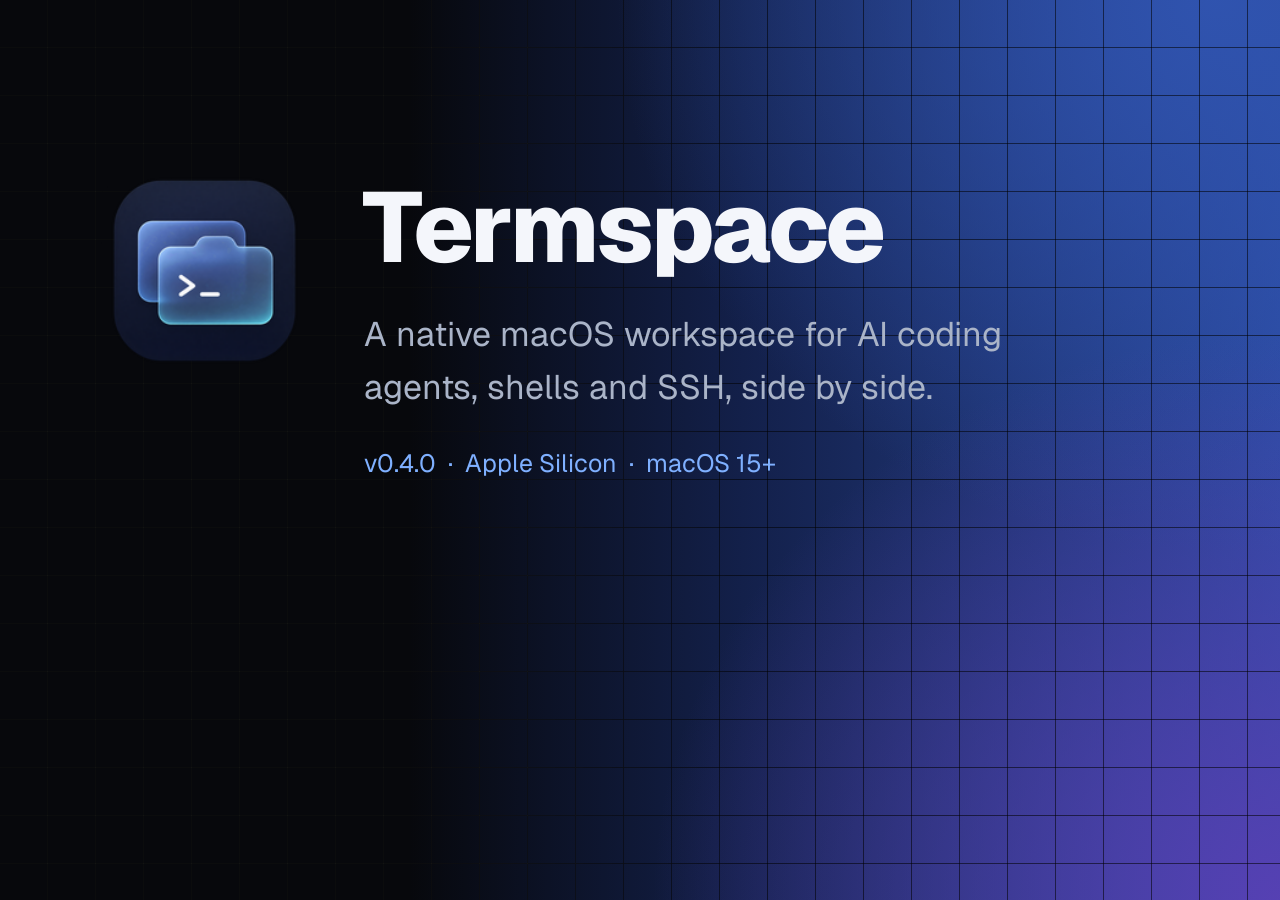
==== .github/og.html @ e9d14c52 "The privacy card says what local telemetry changes; Codex in the inspector heading and requirements " ====
<!doctype html><html><head><meta charset="utf-8">
<link rel="stylesheet" href="https://fonts.googleapis.com/css2?family=Geist:wght@400;500;800&display=block">
<style>
html,body{margin:0;width:1200px;height:630px;overflow:hidden;background:#07080c}
.bg{position:absolute;inset:0;background:
 radial-gradient(ellipse 70% 90% at 100% 100%, rgba(88,64,180,.95), transparent 70%),
 radial-gradient(ellipse 65% 85% at 95% 0%, rgba(48,84,176,.95), transparent 72%),
 linear-gradient(90deg,#07080c 0%,#07080c 32%,#13204a 58%,#2b4aa0 100%)}
.grid{position:absolute;inset:0;background-image:linear-gradient(rgba(0,0,0,.55) 1px,transparent 1px),linear-gradient(90deg,rgba(0,0,0,.55) 1px,transparent 1px);background-size:48px 48px;background-position:-1px -1px}
.grid2{position:absolute;inset:0;background-image:linear-gradient(rgba(255,255,255,.035) 1px,transparent 1px),linear-gradient(90deg,rgba(255,255,255,.035) 1px,transparent 1px);background-size:48px 48px;background-position:-1px -1px;mask-image:linear-gradient(90deg,#000 0,#000 40%,transparent 60%)}
img{position:absolute;left:95px;top:160px;width:220px;height:220px}
.t{position:absolute;left:362px;top:178px;font:800 99px/1 Geist,sans-serif;color:#f4f6fb;letter-spacing:-2.5px}
.s{position:absolute;left:364px;top:308px;width:700px;font:400 34px/1.55 Geist,sans-serif;color:#aab4c8}
.v{position:absolute;left:364px;top:448px;font:400 25px/1.2 Geist,sans-serif;color:#7fb0ff}
</style></head><body>
<div class="bg"></div><div class="grid"></div><div class="grid2"></div>
<img src="../assets/img/apple-touch-icon.png" alt="">
<div class="t">Termspace</div>
<div class="s">A native macOS workspace for AI coding agents, shells and SSH, side by side.</div>
<div class="v">v0.4.0 &nbsp;·&nbsp; Apple Silicon &nbsp;·&nbsp; macOS 15+</div>
</body></html>
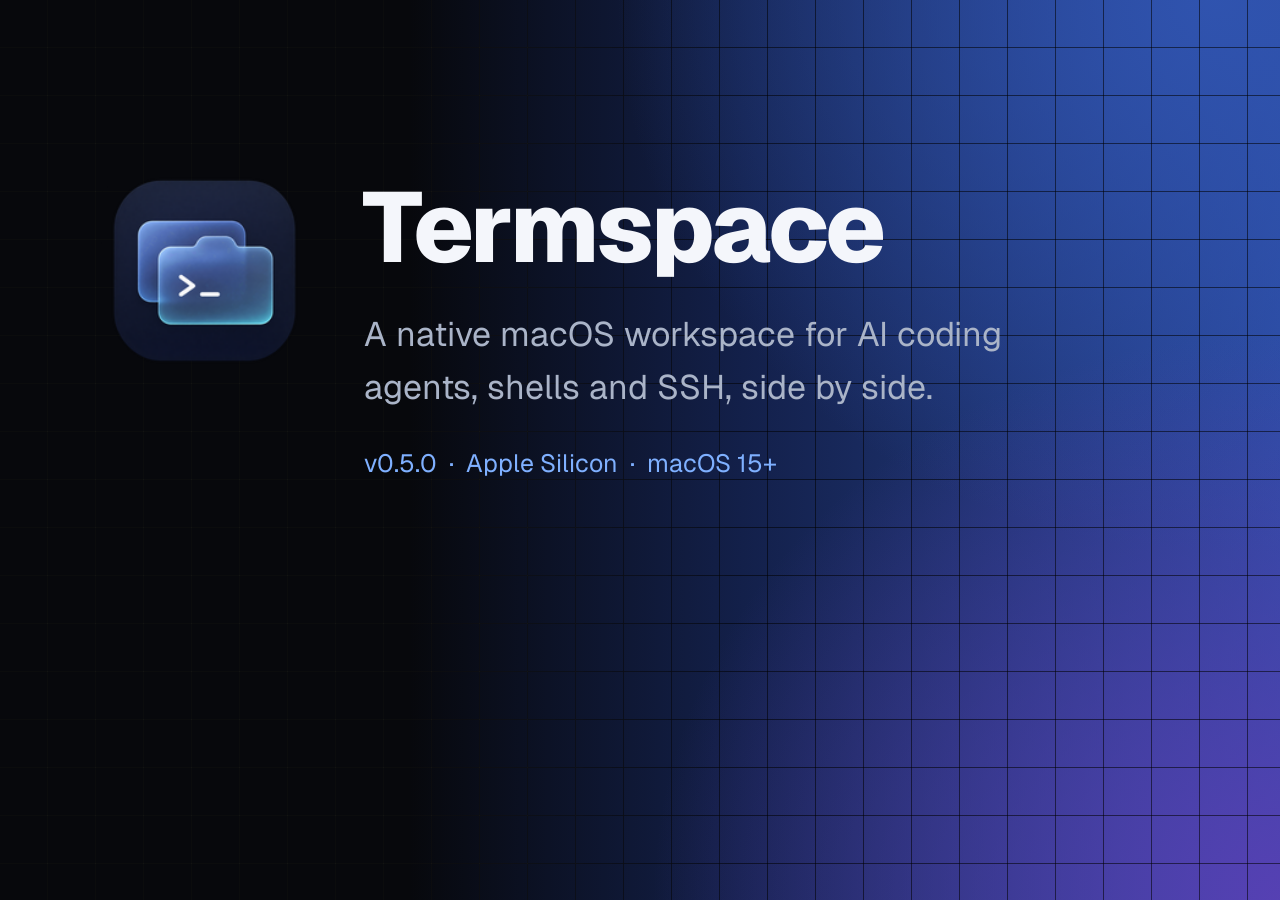
==== commit 6cf3609b: "Termspace 0.5.0: release facts, sessions back after a crash or restart, several windows The download" ====
--- a/.github/og.html
+++ b/.github/og.html
@@ -17,5 +17,5 @@
 <img src="../assets/img/apple-touch-icon.png" alt="">
 <div class="t">Termspace</div>
 <div class="s">A native macOS workspace for AI coding agents, shells and SSH, side by side.</div>
-<div class="v">v0.4.0 &nbsp;·&nbsp; Apple Silicon &nbsp;·&nbsp; macOS 15+</div>
+<div class="v">v0.5.0 &nbsp;·&nbsp; Apple Silicon &nbsp;·&nbsp; macOS 15+</div>
 </body></html>
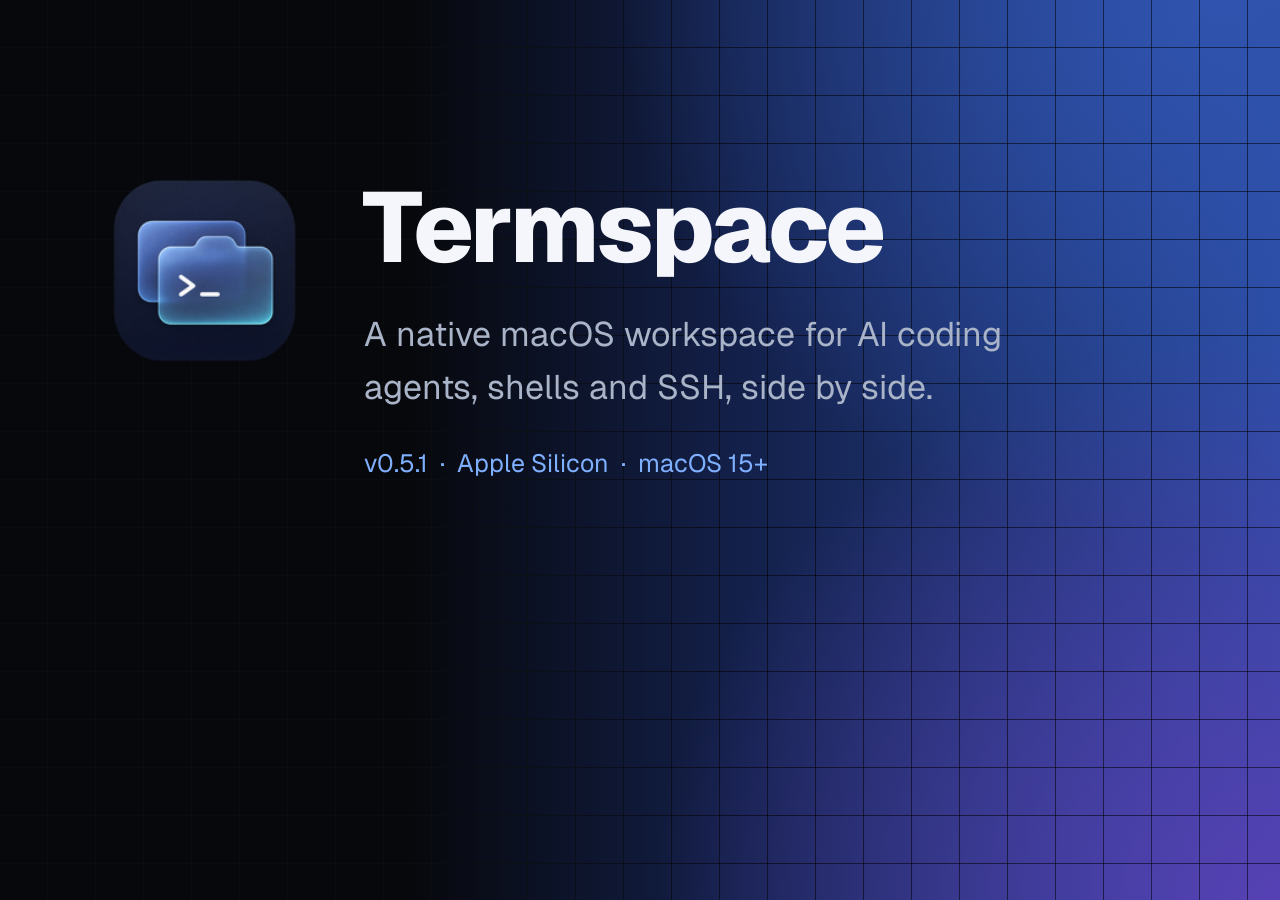
==== commit f15055ef: "Termspace 0.5.1: release facts, a sidebar you can sort, Settings tabs, a plain ssh - Release facts: " ====
--- a/.github/og.html
+++ b/.github/og.html
@@ -17,5 +17,5 @@
 <img src="../assets/img/apple-touch-icon.png" alt="">
 <div class="t">Termspace</div>
 <div class="s">A native macOS workspace for AI coding agents, shells and SSH, side by side.</div>
-<div class="v">v0.5.0 &nbsp;·&nbsp; Apple Silicon &nbsp;·&nbsp; macOS 15+</div>
+<div class="v">v0.5.1 &nbsp;·&nbsp; Apple Silicon &nbsp;·&nbsp; macOS 15+</div>
 </body></html>
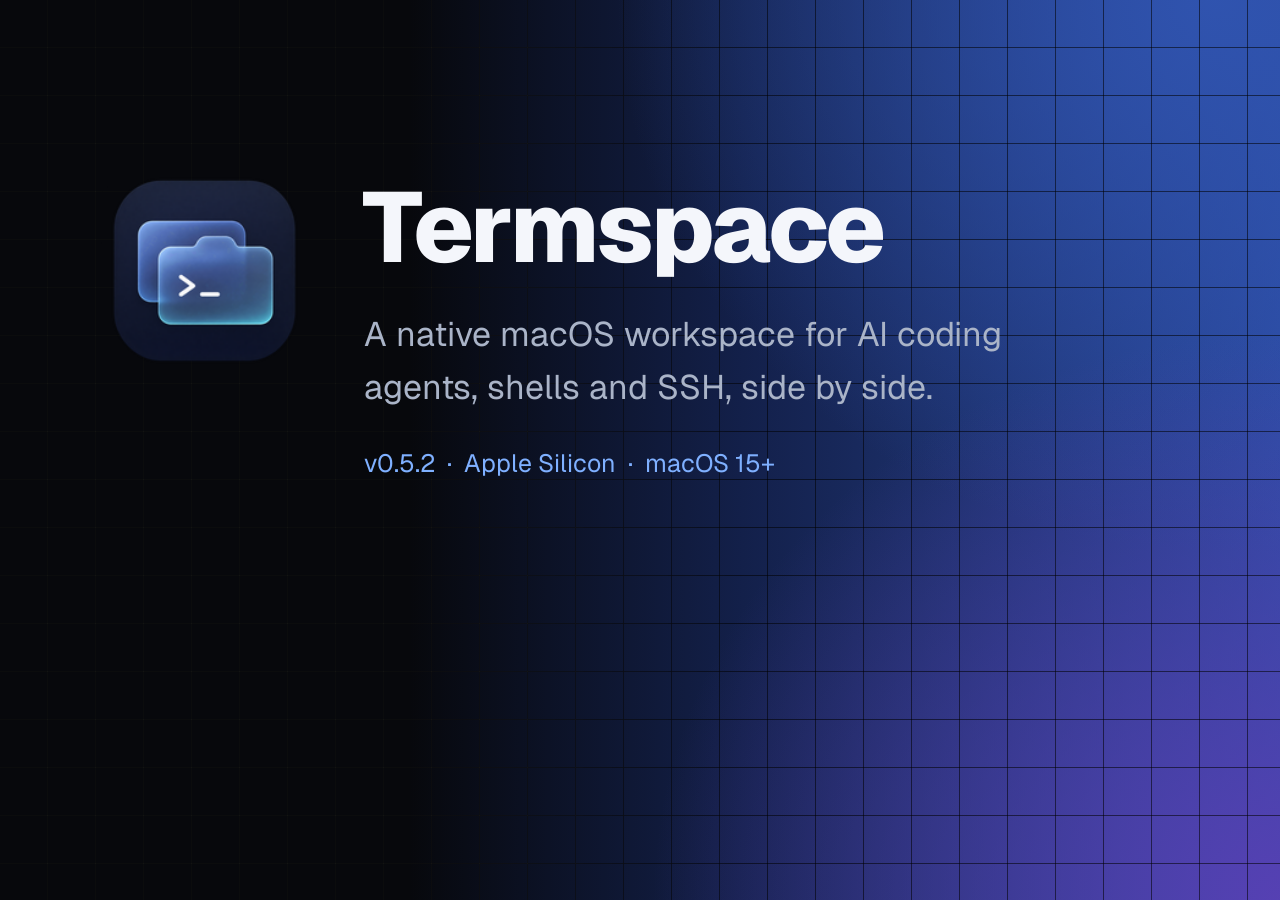
==== commit 7c3199f2: "Termspace 0.5.2: release facts, and New Workspace asks for a layout - Release facts: version 0.5.2, " ====
--- a/.github/og.html
+++ b/.github/og.html
@@ -17,5 +17,5 @@
 <img src="../assets/img/apple-touch-icon.png" alt="">
 <div class="t">Termspace</div>
 <div class="s">A native macOS workspace for AI coding agents, shells and SSH, side by side.</div>
-<div class="v">v0.5.1 &nbsp;·&nbsp; Apple Silicon &nbsp;·&nbsp; macOS 15+</div>
+<div class="v">v0.5.2 &nbsp;·&nbsp; Apple Silicon &nbsp;·&nbsp; macOS 15+</div>
 </body></html>
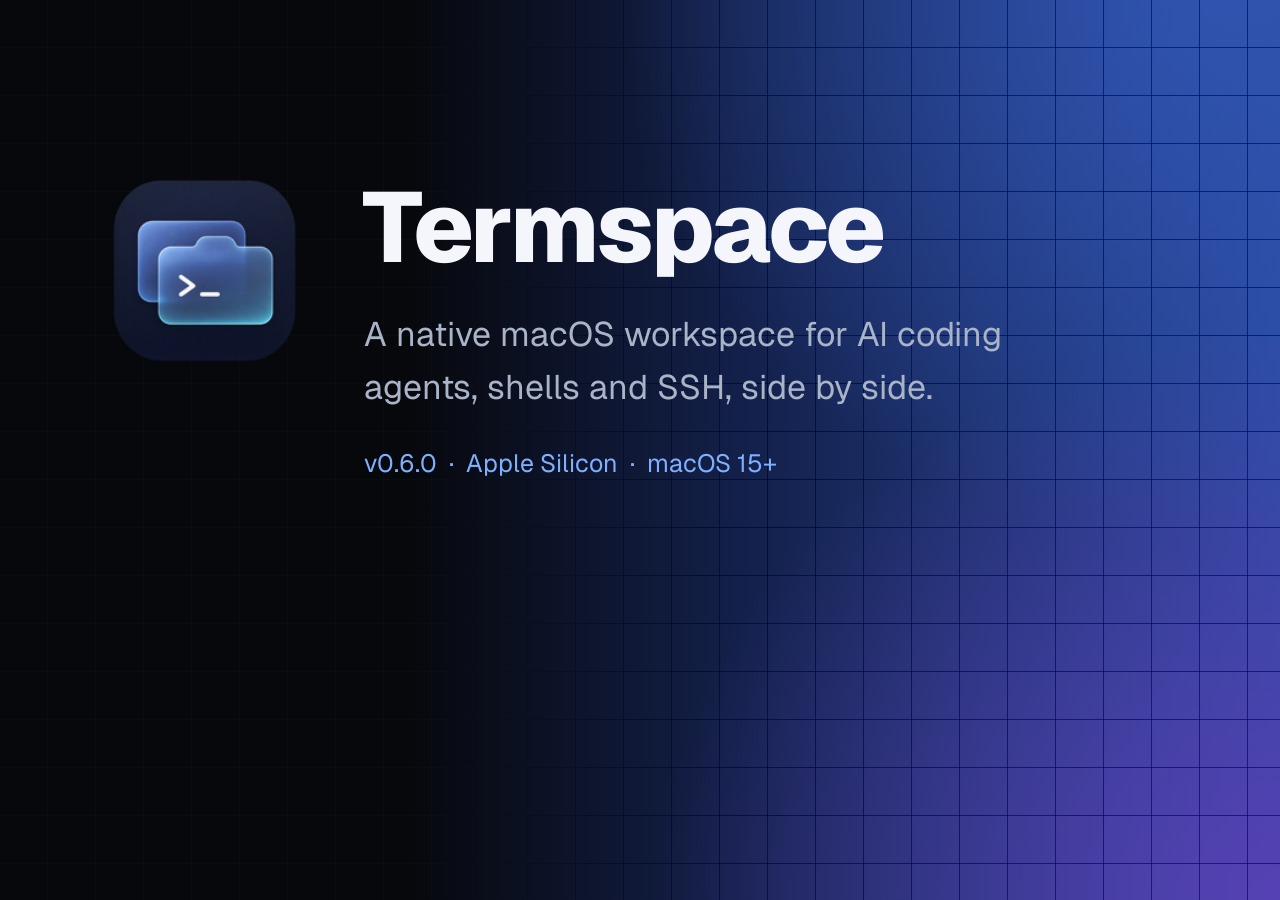
==== commit fd1a428f: "Termspace 0.6.0: release facts, and a card for kits Version, size (14.1 MB), SHA-256 and download UR" ====
--- a/.github/og.html
+++ b/.github/og.html
@@ -17,5 +17,5 @@
 <img src="../assets/img/apple-touch-icon.png" alt="">
 <div class="t">Termspace</div>
 <div class="s">A native macOS workspace for AI coding agents, shells and SSH, side by side.</div>
-<div class="v">v0.5.2 &nbsp;·&nbsp; Apple Silicon &nbsp;·&nbsp; macOS 15+</div>
+<div class="v">v0.6.0 &nbsp;·&nbsp; Apple Silicon &nbsp;·&nbsp; macOS 15+</div>
 </body></html>
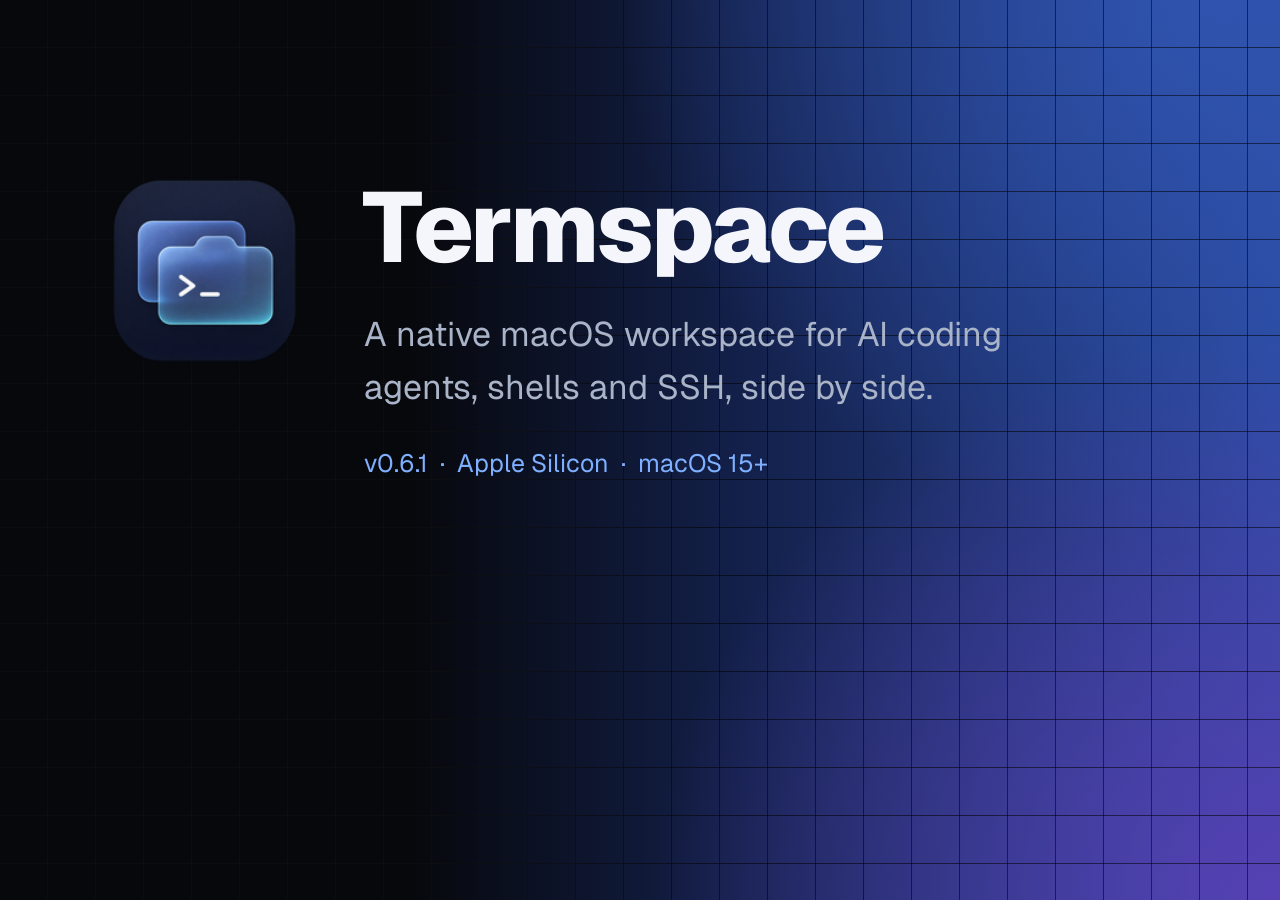
==== commit abc83b1e: "Termspace 0.6.1: release facts, and a card for New Task Version, size (14.2 MB), SHA-256 8f309030… a" ====
--- a/.github/og.html
+++ b/.github/og.html
@@ -17,5 +17,5 @@
 <img src="../assets/img/apple-touch-icon.png" alt="">
 <div class="t">Termspace</div>
 <div class="s">A native macOS workspace for AI coding agents, shells and SSH, side by side.</div>
-<div class="v">v0.6.0 &nbsp;·&nbsp; Apple Silicon &nbsp;·&nbsp; macOS 15+</div>
+<div class="v">v0.6.1 &nbsp;·&nbsp; Apple Silicon &nbsp;·&nbsp; macOS 15+</div>
 </body></html>
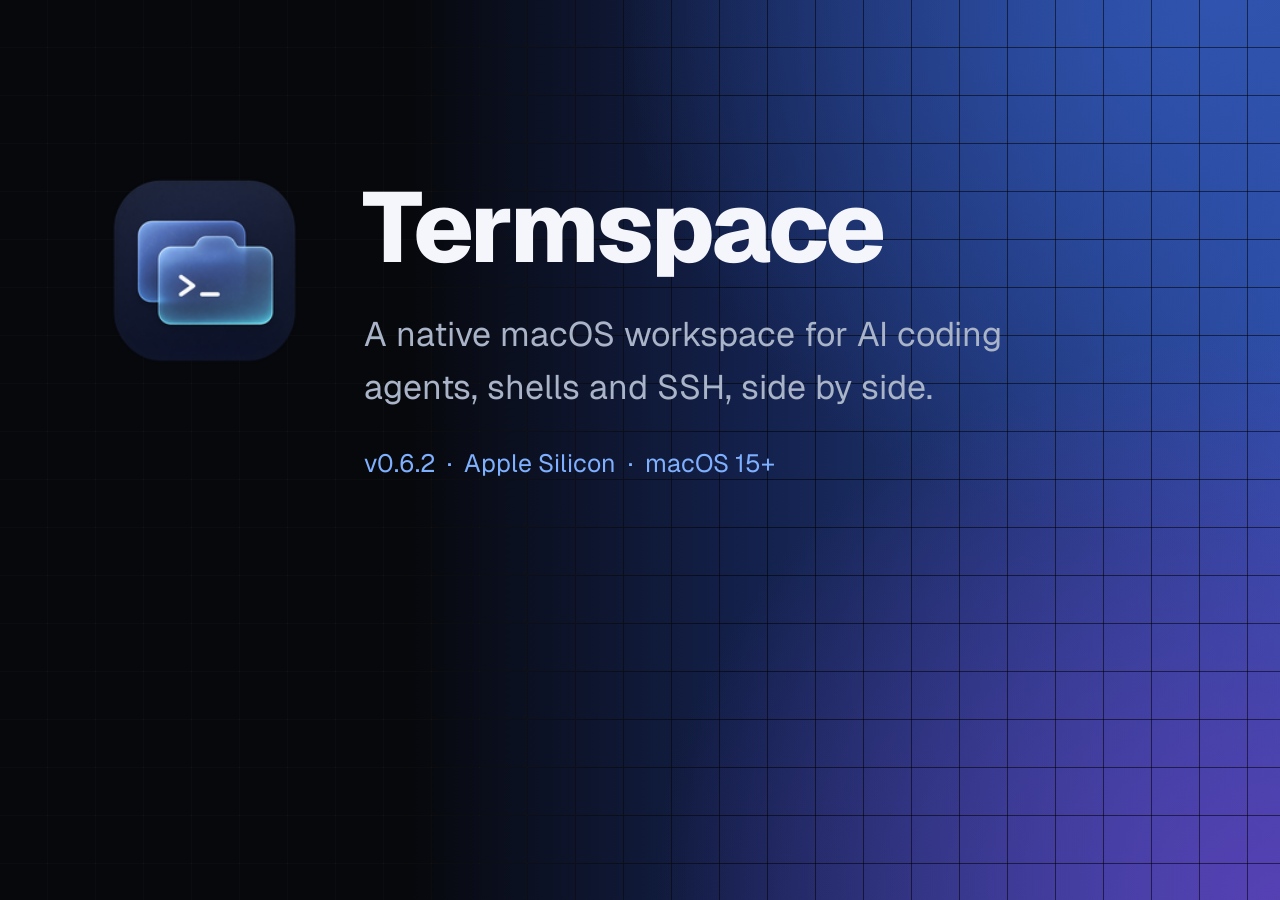
==== commit 47b7d695: "Termspace 0.6.2: release facts Version, SHA-256 4f5883d9… and the download URL; og image redrawn at " ====
--- a/.github/og.html
+++ b/.github/og.html
@@ -17,5 +17,5 @@
 <img src="../assets/img/apple-touch-icon.png" alt="">
 <div class="t">Termspace</div>
 <div class="s">A native macOS workspace for AI coding agents, shells and SSH, side by side.</div>
-<div class="v">v0.6.1 &nbsp;·&nbsp; Apple Silicon &nbsp;·&nbsp; macOS 15+</div>
+<div class="v">v0.6.2 &nbsp;·&nbsp; Apple Silicon &nbsp;·&nbsp; macOS 15+</div>
 </body></html>
